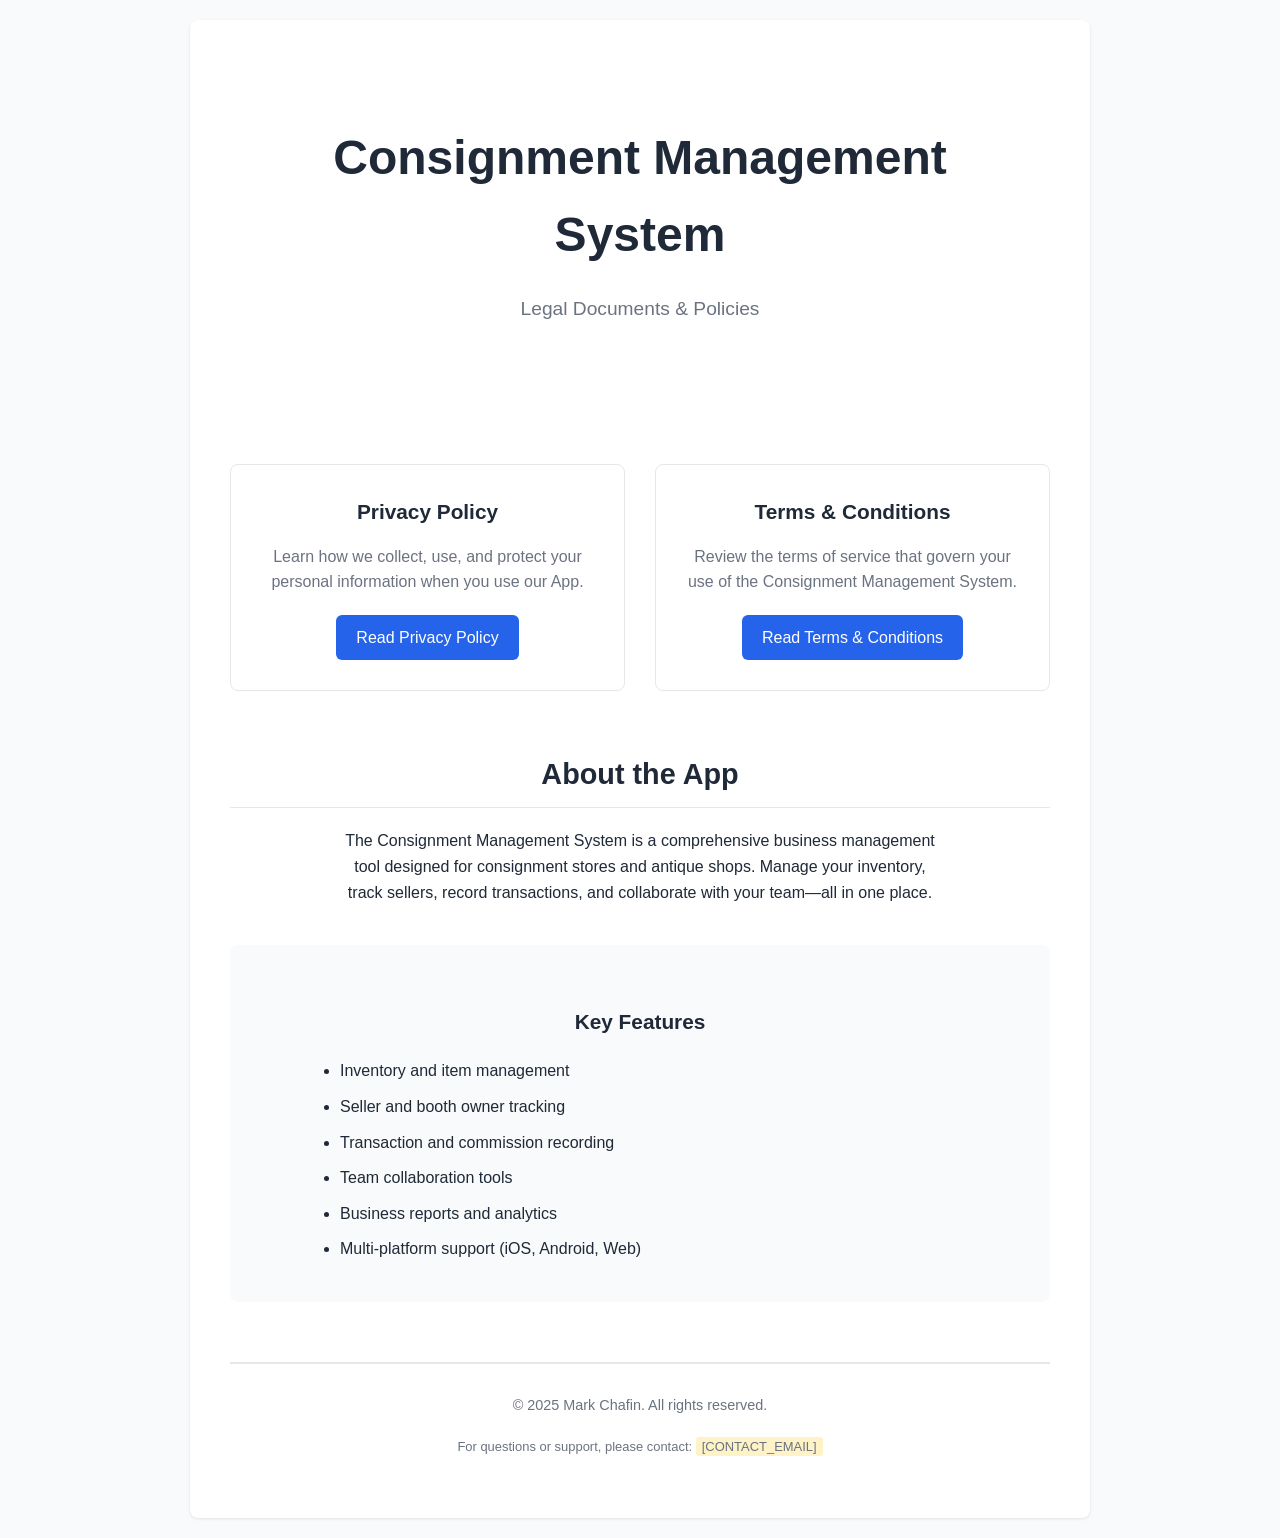
==== index.html @ a5f2bd2c "Initial commit: Legal documents" ====
<!DOCTYPE html>
<html lang="en">
<head>
    <meta charset="UTF-8">
    <meta name="viewport" content="width=device-width, initial-scale=1.0">
    <title>Legal Documents - Consignment Management System</title>
    <meta name="description" content="Privacy Policy and Terms & Conditions for the Consignment Management System app">
    <link rel="stylesheet" href="style.css">
</head>
<body>
    <div class="container">
        <div class="hero">
            <h1>Consignment Management System</h1>
            <p>Legal Documents & Policies</p>
        </div>

        <main>
            <div class="card-grid">
                <div class="card">
                    <h3>Privacy Policy</h3>
                    <p>
                        Learn how we collect, use, and protect your personal information when you use our App.
                    </p>
                    <a href="privacy-policy.html">Read Privacy Policy</a>
                </div>

                <div class="card">
                    <h3>Terms & Conditions</h3>
                    <p>
                        Review the terms of service that govern your use of the Consignment Management System.
                    </p>
                    <a href="terms.html">Read Terms & Conditions</a>
                </div>
            </div>

            <section style="margin-top: 60px; text-align: center;">
                <h2>About the App</h2>
                <p style="max-width: 600px; margin: 20px auto;">
                    The Consignment Management System is a comprehensive business management tool designed for 
                    consignment stores and antique shops. Manage your inventory, track sellers, record transactions, 
                    and collaborate with your team—all in one place.
                </p>
            </section>

            <section style="margin-top: 40px; padding: 30px; background-color: var(--background-light); border-radius: 8px;">
                <h3 style="text-align: center; margin-bottom: 20px;">Key Features</h3>
                <ul style="max-width: 600px; margin: 0 auto;">
                    <li>Inventory and item management</li>
                    <li>Seller and booth owner tracking</li>
                    <li>Transaction and commission recording</li>
                    <li>Team collaboration tools</li>
                    <li>Business reports and analytics</li>
                    <li>Multi-platform support (iOS, Android, Web)</li>
                </ul>
            </section>
        </main>

        <footer style="margin-top: 60px;">
            <p style="text-align: center; color: var(--text-light);">
                &copy; 2025 Mark Chafin. All rights reserved.
            </p>
            <p style="text-align: center; color: var(--text-light); font-size: 0.9em; margin-top: 10px;">
                For questions or support, please contact: <span class="highlight">[CONTACT_EMAIL]</span>
            </p>
        </footer>
    </div>
</body>
</html>
---- style.css ----
/* Professional styling for legal documents */

:root {
    --primary-color: #2563eb;
    --text-color: #1f2937;
    --text-light: #6b7280;
    --border-color: #e5e7eb;
    --background: #ffffff;
    --background-light: #f9fafb;
}

* {
    margin: 0;
    padding: 0;
    box-sizing: border-box;
}

body {
    font-family: -apple-system, BlinkMacSystemFont, 'Segoe UI', Roboto, 'Helvetica Neue', Arial, sans-serif;
    line-height: 1.6;
    color: var(--text-color);
    background-color: var(--background-light);
    padding: 20px;
}

.container {
    max-width: 900px;
    margin: 0 auto;
    background-color: var(--background);
    padding: 40px;
    border-radius: 8px;
    box-shadow: 0 1px 3px rgba(0, 0, 0, 0.1);
}

header {
    text-align: center;
    margin-bottom: 40px;
    padding-bottom: 30px;
    border-bottom: 2px solid var(--border-color);
}

h1 {
    font-size: 2.5em;
    color: var(--text-color);
    margin-bottom: 10px;
    font-weight: 700;
}

.subtitle {
    color: var(--text-light);
    font-size: 1em;
    margin-top: 10px;
}

.last-updated {
    color: var(--text-light);
    font-size: 0.9em;
    font-style: italic;
}

h2 {
    font-size: 1.8em;
    color: var(--text-color);
    margin-top: 40px;
    margin-bottom: 20px;
    font-weight: 600;
    border-bottom: 1px solid var(--border-color);
    padding-bottom: 10px;
}

h3 {
    font-size: 1.3em;
    color: var(--text-color);
    margin-top: 30px;
    margin-bottom: 15px;
    font-weight: 600;
}

p {
    margin-bottom: 20px;
    color: var(--text-color);
}

ul, ol {
    margin-left: 30px;
    margin-bottom: 20px;
}

li {
    margin-bottom: 10px;
}

strong {
    font-weight: 600;
    color: var(--text-color);
}

a {
    color: var(--primary-color);
    text-decoration: none;
    transition: opacity 0.2s;
}

a:hover {
    opacity: 0.8;
    text-decoration: underline;
}

.contact-info {
    background-color: var(--background-light);
    padding: 20px;
    border-radius: 6px;
    margin: 30px 0;
    border-left: 4px solid var(--primary-color);
}

.highlight {
    background-color: #fef3c7;
    padding: 2px 6px;
    border-radius: 3px;
    font-weight: 500;
}

footer {
    margin-top: 60px;
    padding-top: 30px;
    border-top: 2px solid var(--border-color);
    text-align: center;
    color: var(--text-light);
    font-size: 0.9em;
}

.nav-links {
    display: flex;
    justify-content: center;
    gap: 30px;
    flex-wrap: wrap;
    margin-top: 30px;
}

.nav-links a {
    display: inline-block;
    padding: 12px 24px;
    background-color: var(--primary-color);
    color: white;
    border-radius: 6px;
    font-weight: 500;
    transition: background-color 0.2s;
}

.nav-links a:hover {
    background-color: #1d4ed8;
    text-decoration: none;
}

/* Index page specific styles */
.hero {
    text-align: center;
    padding: 60px 20px;
}

.hero h1 {
    font-size: 3em;
    margin-bottom: 20px;
}

.hero p {
    font-size: 1.2em;
    color: var(--text-light);
    margin-bottom: 40px;
}

.card-grid {
    display: grid;
    grid-template-columns: repeat(auto-fit, minmax(300px, 1fr));
    gap: 30px;
    margin-top: 40px;
}

.card {
    background-color: var(--background);
    padding: 30px;
    border-radius: 8px;
    border: 1px solid var(--border-color);
    text-align: center;
    transition: box-shadow 0.2s;
}

.card:hover {
    box-shadow: 0 4px 6px rgba(0, 0, 0, 0.1);
}

.card h3 {
    margin-top: 0;
    margin-bottom: 15px;
}

.card p {
    margin-bottom: 20px;
    color: var(--text-light);
}

.card a {
    display: inline-block;
    padding: 10px 20px;
    background-color: var(--primary-color);
    color: white;
    border-radius: 6px;
    font-weight: 500;
}

/* Responsive design */
@media (max-width: 768px) {
    .container {
        padding: 20px;
    }
    
    h1 {
        font-size: 2em;
    }
    
    h2 {
        font-size: 1.5em;
    }
    
    .hero h1 {
        font-size: 2em;
    }
    
    .nav-links {
        flex-direction: column;
        gap: 15px;
    }
}

/* Print styles */
@media print {
    body {
        background-color: white;
        padding: 0;
    }
    
    .container {
        box-shadow: none;
        padding: 0;
    }
    
    .nav-links {
        display: none;
    }
    
    a {
        color: var(--text-color);
        text-decoration: underline;
    }
}
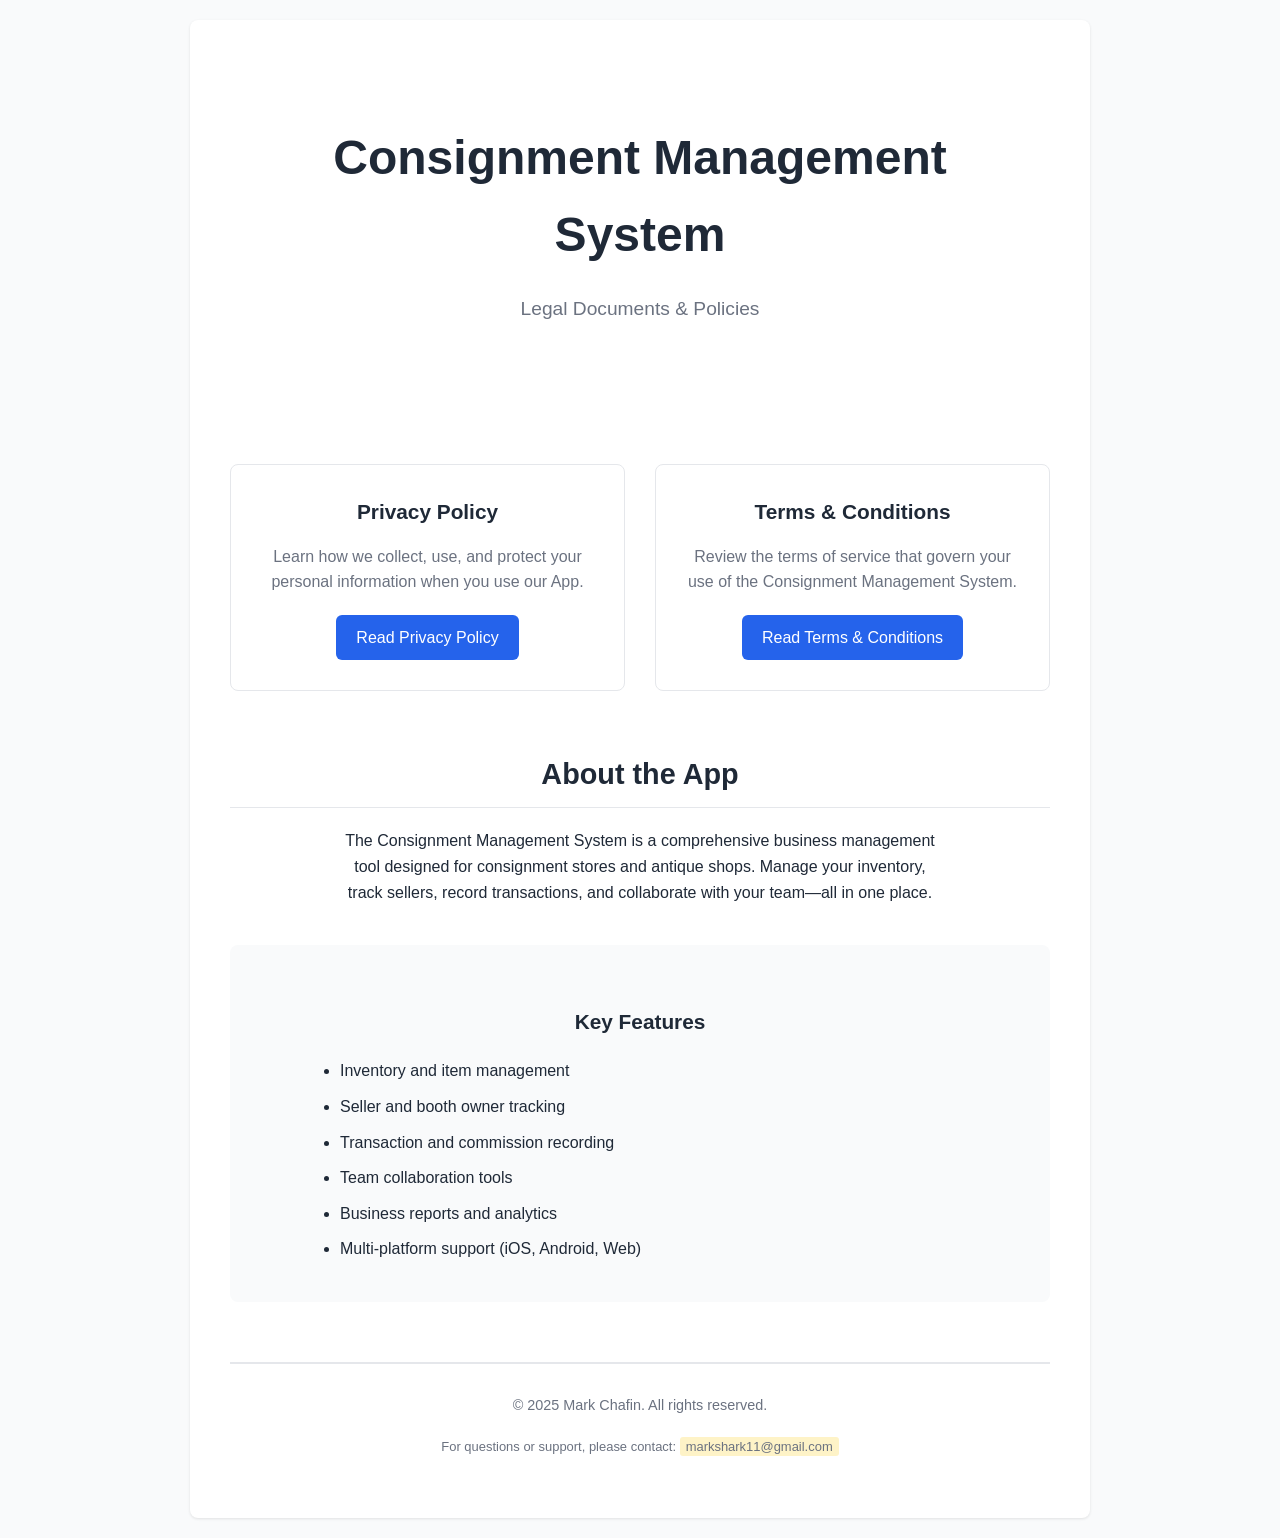
==== commit 5784a191: "Update contact email to markshark11@gmail.com" ====
--- a/index.html
+++ b/index.html
@@ -60,10 +60,11 @@
                 &copy; 2025 Mark Chafin. All rights reserved.
             </p>
             <p style="text-align: center; color: var(--text-light); font-size: 0.9em; margin-top: 10px;">
-                For questions or support, please contact: <span class="highlight">[CONTACT_EMAIL]</span>
+                For questions or support, please contact: <span class="highlight">markshark11@gmail.com</span>
             </p>
         </footer>
     </div>
 </body>
 </html>
 
+
--- a/style.css
+++ b/style.css
@@ -255,3 +255,4 @@
     }
 }
 
+
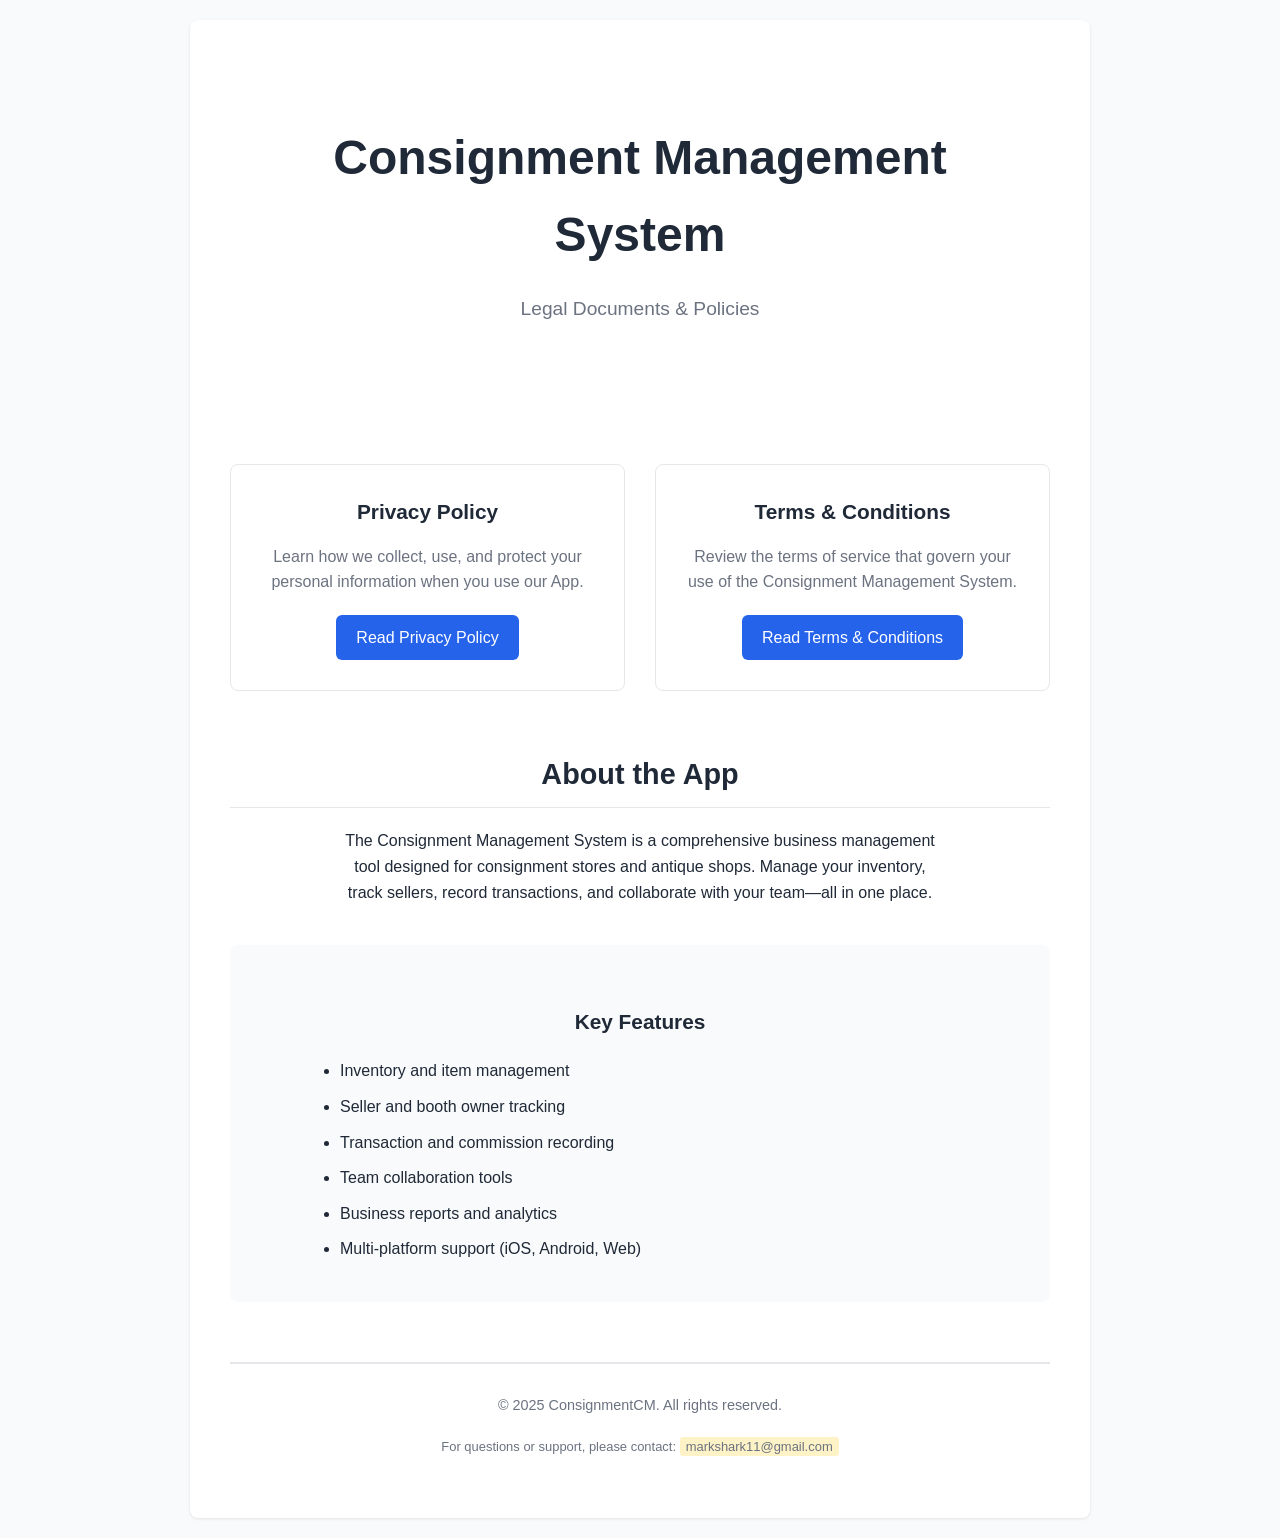
==== commit db968104: "Replace Mark Chafin with ConsignmentCM for company references" ====
--- a/index.html
+++ b/index.html
@@ -57,7 +57,7 @@
 
         <footer style="margin-top: 60px;">
             <p style="text-align: center; color: var(--text-light);">
-                &copy; 2025 Mark Chafin. All rights reserved.
+                &copy; 2025 ConsignmentCM. All rights reserved.
             </p>
             <p style="text-align: center; color: var(--text-light); font-size: 0.9em; margin-top: 10px;">
                 For questions or support, please contact: <span class="highlight">markshark11@gmail.com</span>
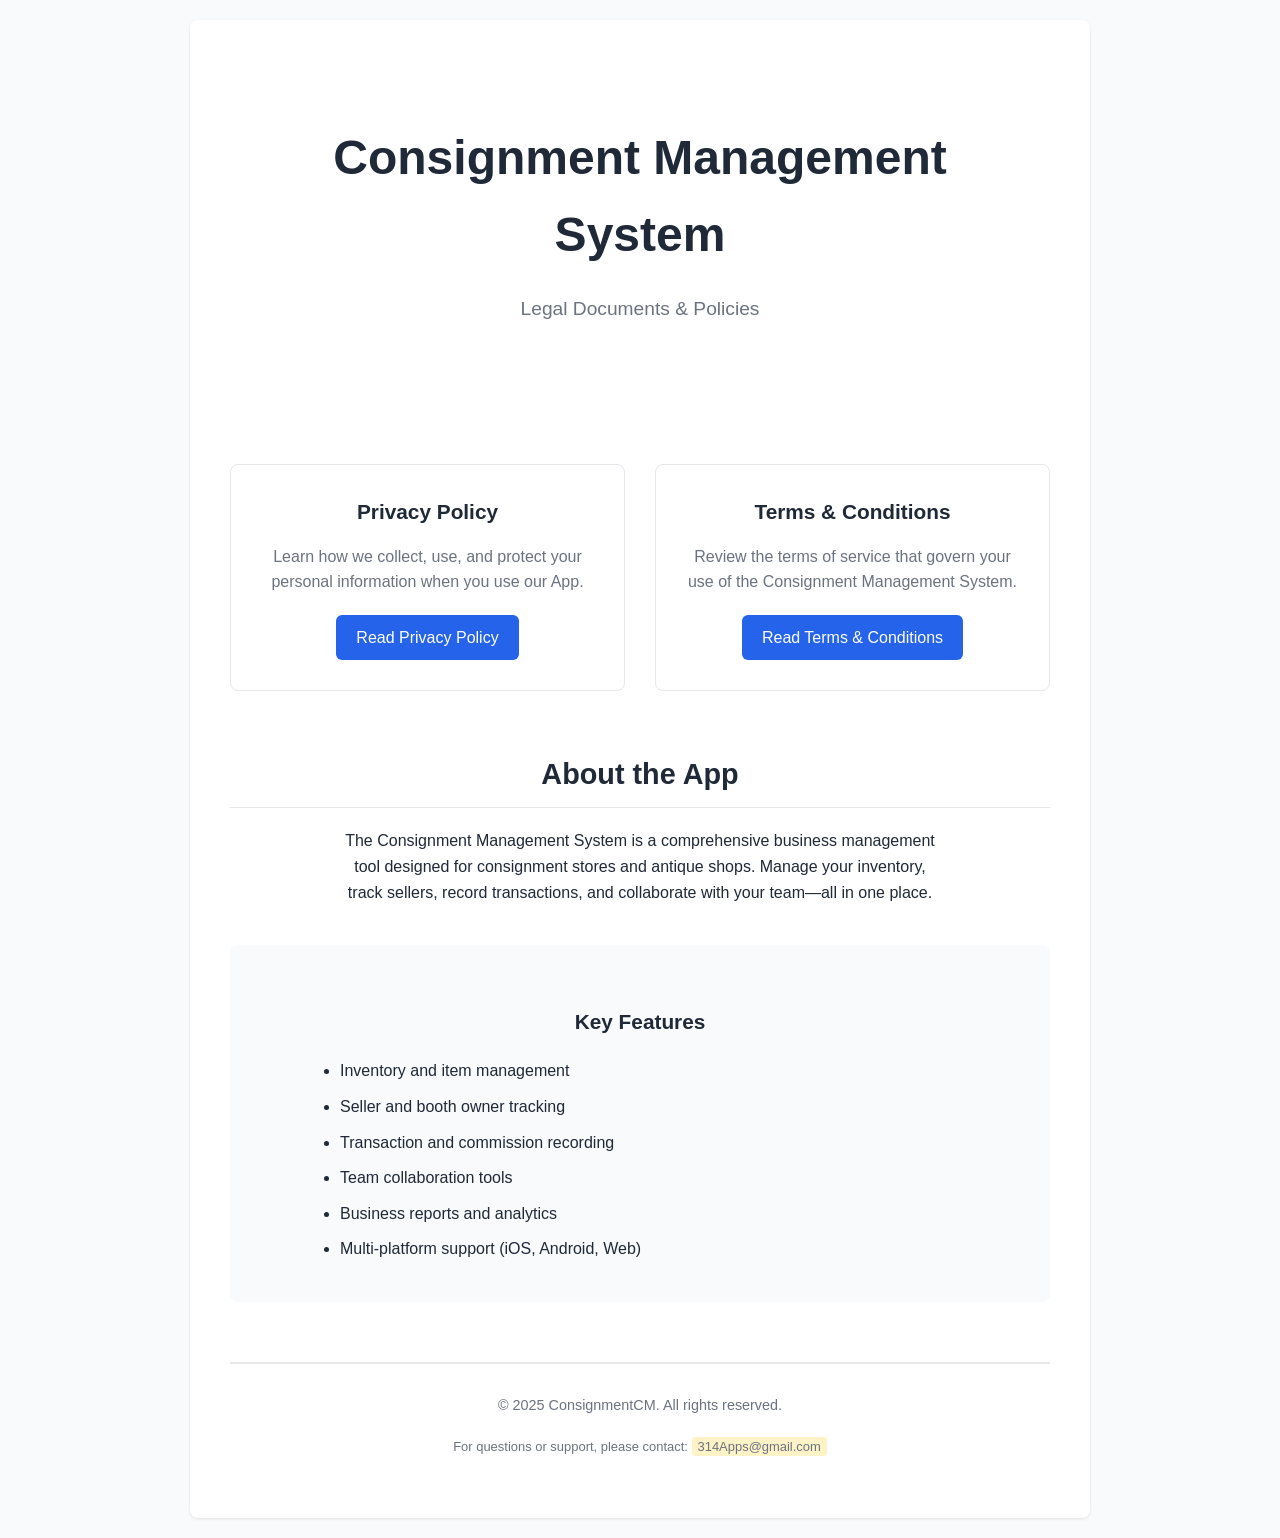
==== commit 8155990a: "changed markshark11@gmail.com to 314Apps@gmail.com" ====
--- a/index.html
+++ b/index.html
@@ -60,7 +60,7 @@
                 &copy; 2025 ConsignmentCM. All rights reserved.
             </p>
             <p style="text-align: center; color: var(--text-light); font-size: 0.9em; margin-top: 10px;">
-                For questions or support, please contact: <span class="highlight">markshark11@gmail.com</span>
+                For questions or support, please contact: <span class="highlight">314Apps@gmail.com</span>
             </p>
         </footer>
     </div>
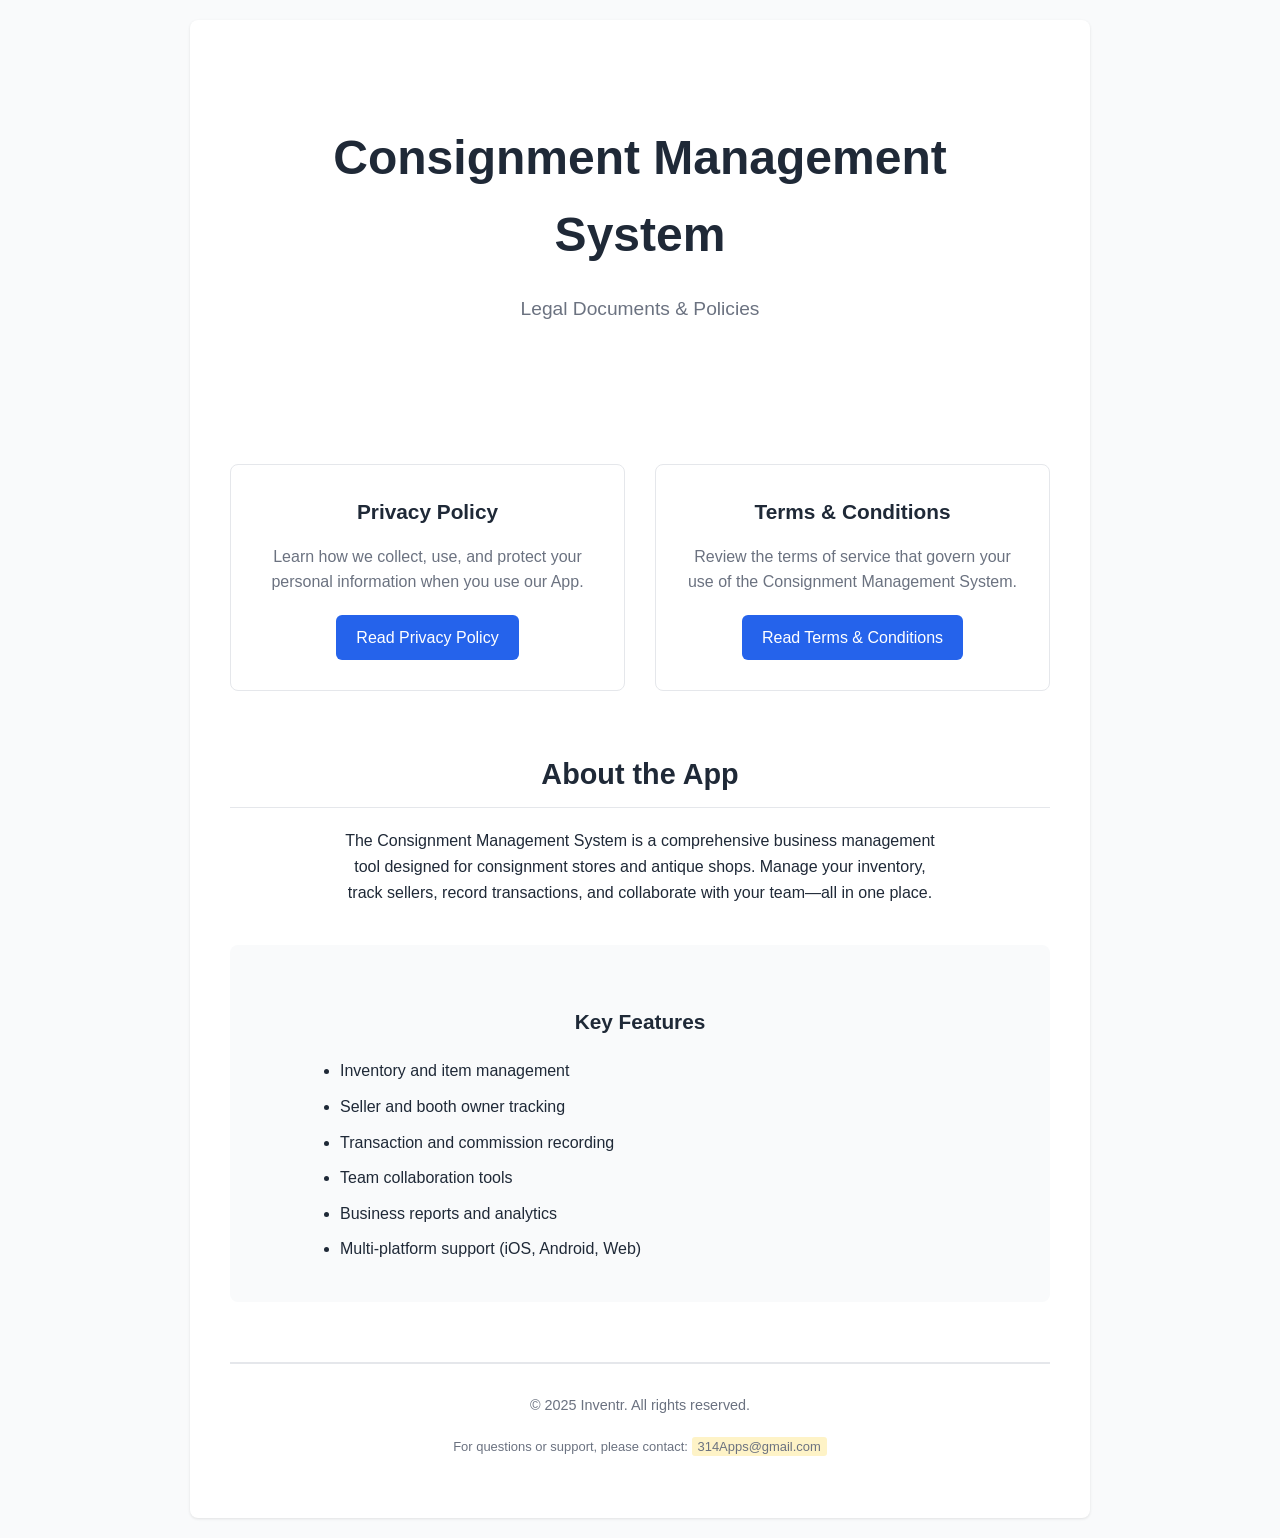
==== commit 1540f277: "changed ConsignmentCM to Inventr" ====
--- a/index.html
+++ b/index.html
@@ -57,7 +57,7 @@
 
         <footer style="margin-top: 60px;">
             <p style="text-align: center; color: var(--text-light);">
-                &copy; 2025 ConsignmentCM. All rights reserved.
+                &copy; 2025 Inventr. All rights reserved.
             </p>
             <p style="text-align: center; color: var(--text-light); font-size: 0.9em; margin-top: 10px;">
                 For questions or support, please contact: <span class="highlight">314Apps@gmail.com</span>
